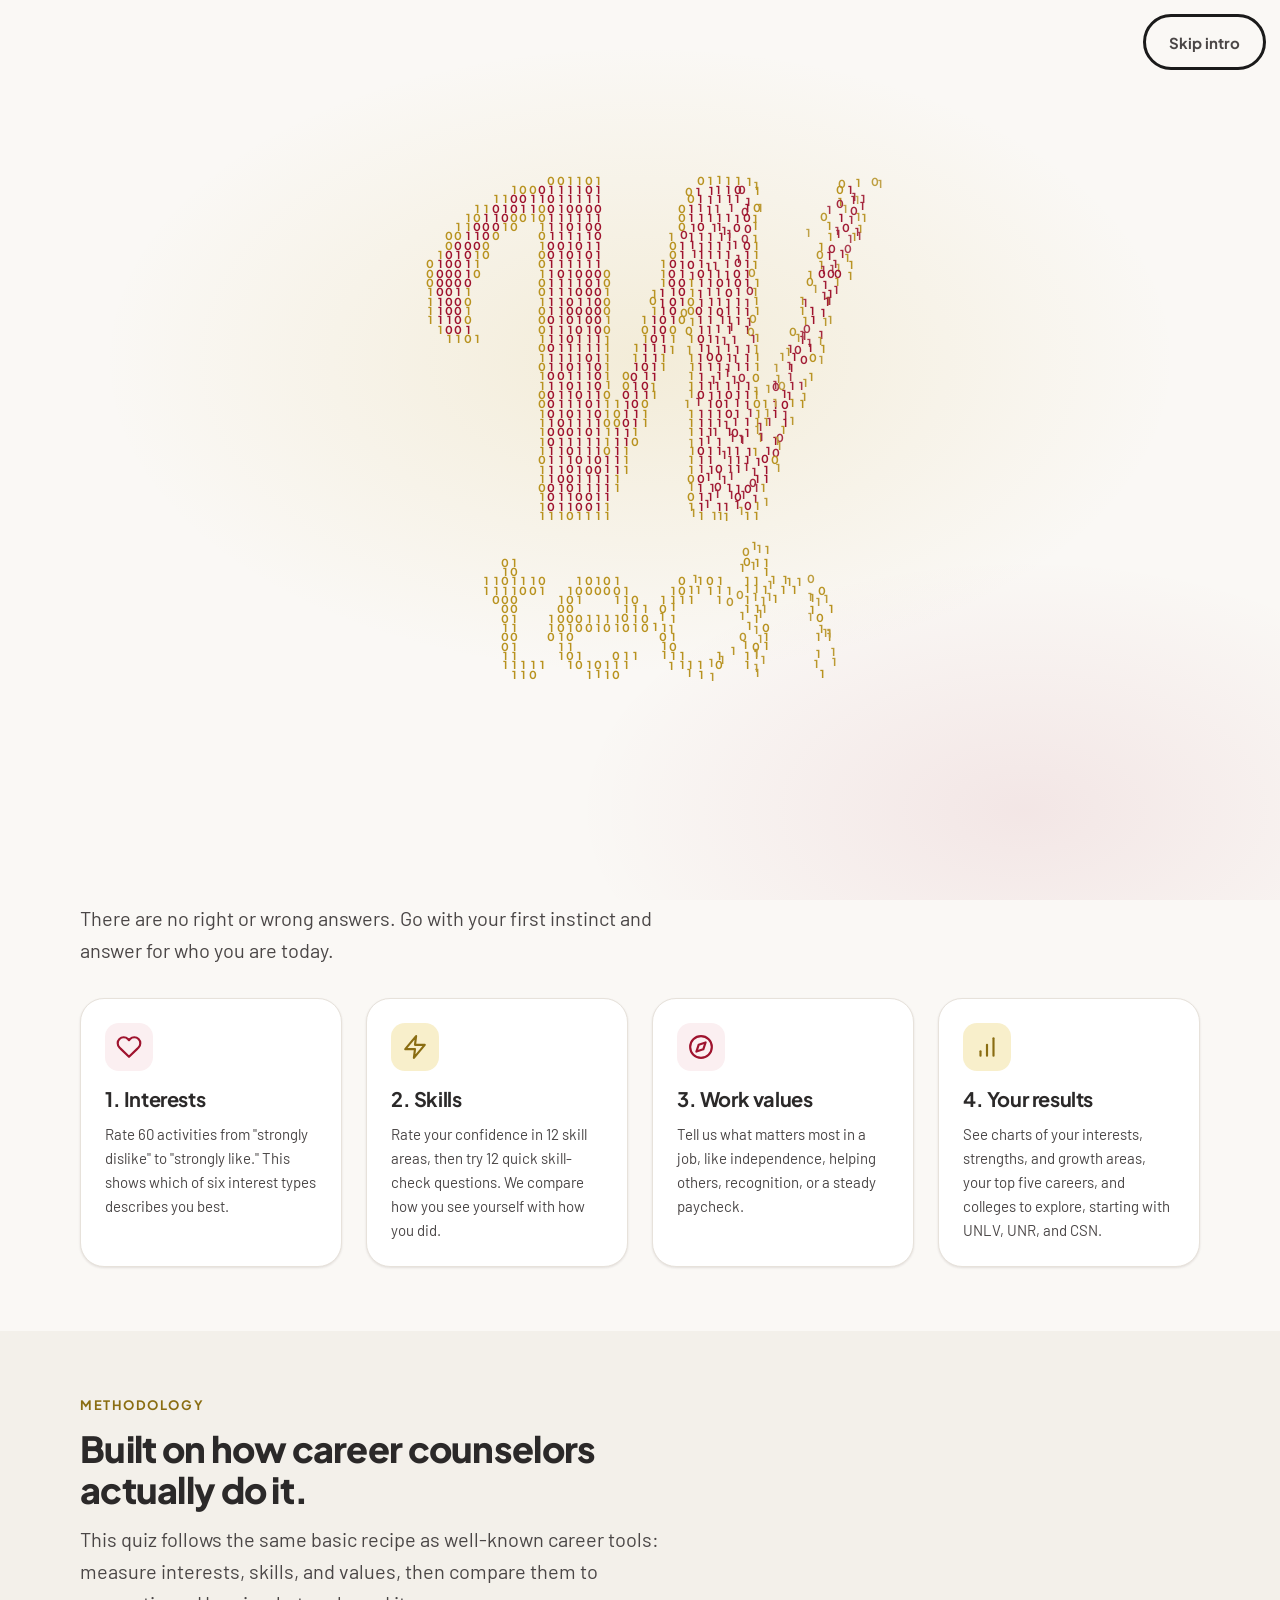
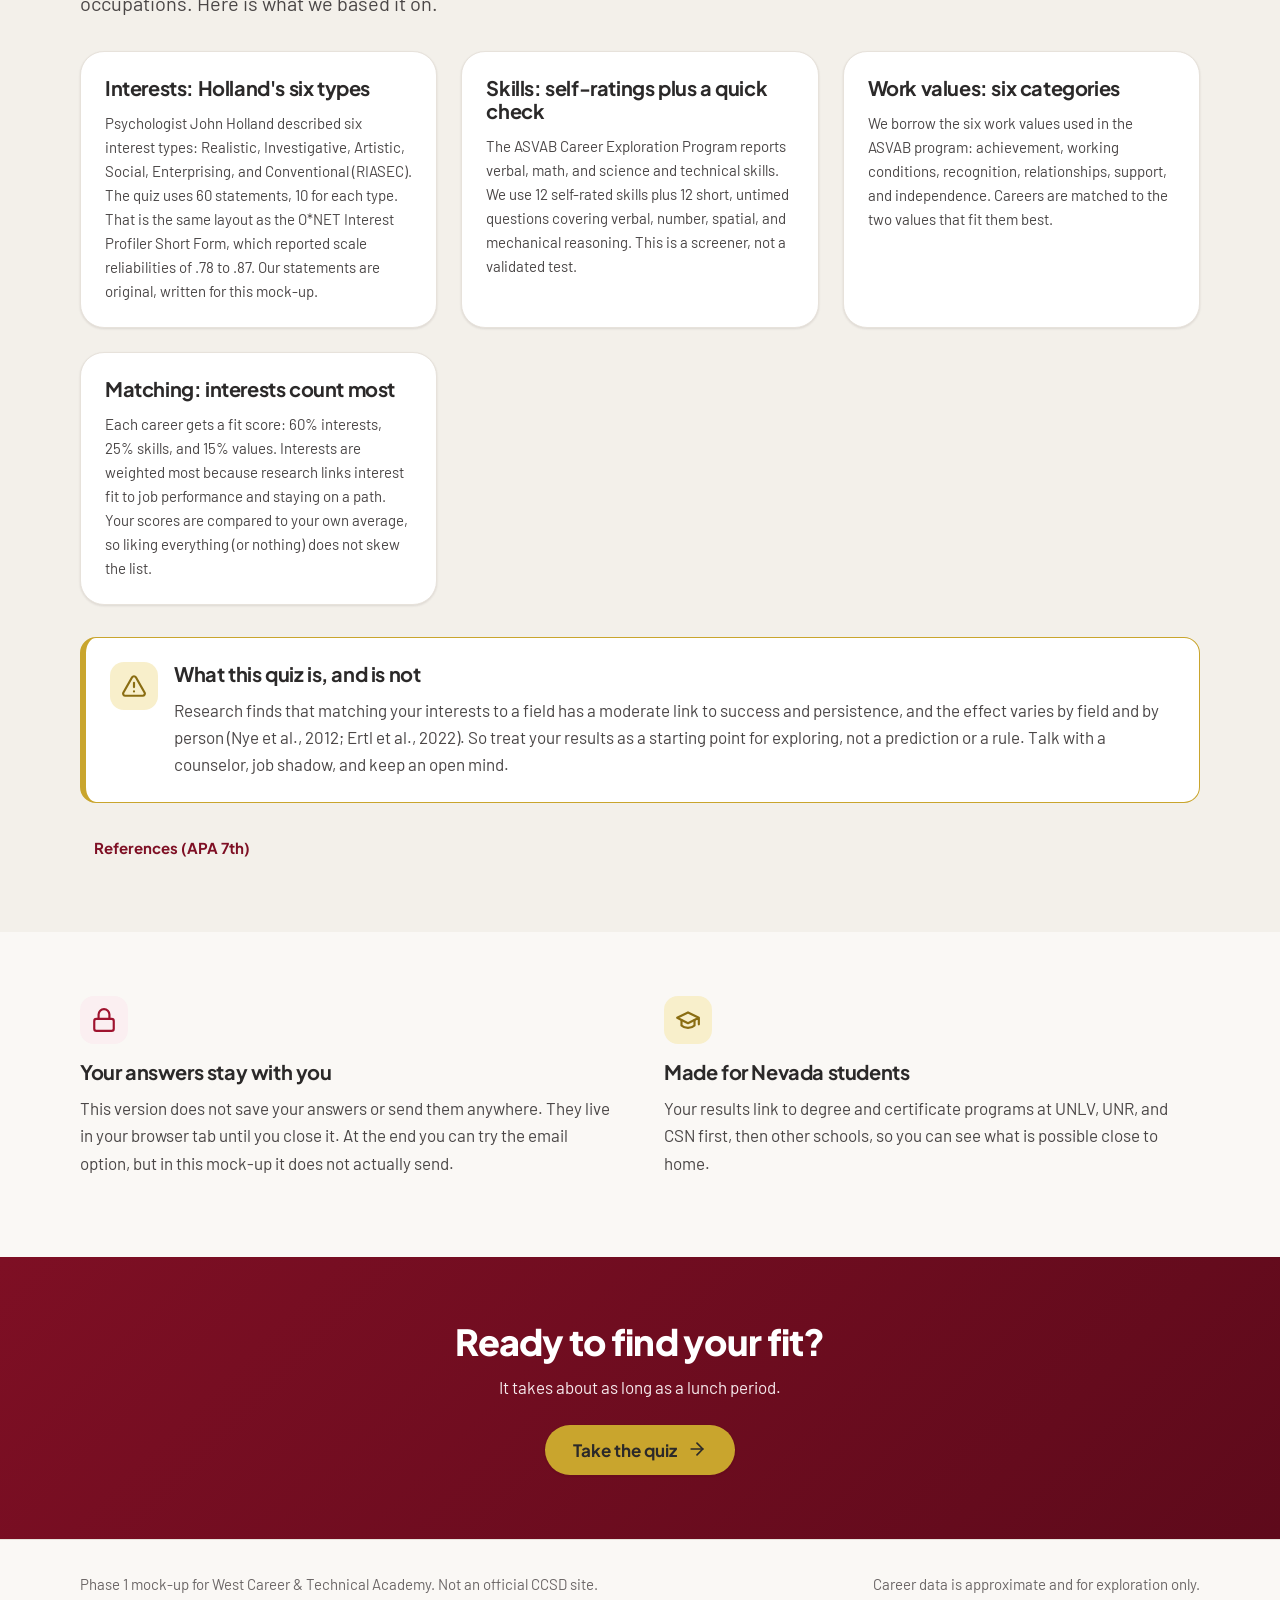
==== index.html @ 0264cda6 "Add files via upload" ====
<!doctype html>
<html lang="en">
<head>
  <meta charset="utf-8">
  <meta name="viewport" content="width=device-width, initial-scale=1">
  <title>Career Explorer | West CTA</title>
  <meta name="description" content="A free, 12 to 15 minute career interest quiz for high school students. Discover your interests, strengths, and top career paths, with Nevada college programs to explore.">
  <meta name="theme-color" content="#9f132e">
  <link rel="icon" href="data:image/svg+xml,%3Csvg xmlns='http://www.w3.org/2000/svg' viewBox='0 0 32 32'%3E%3Crect width='32' height='32' rx='8' fill='%239f132e'/%3E%3Cpath d='M6 9l4 14 6-10 6 10 4-14' fill='none' stroke='%23c9a52d' stroke-width='3' stroke-linejoin='round' stroke-linecap='round'/%3E%3C/svg%3E">
  <link rel="preconnect" href="https://fonts.googleapis.com">
  <link rel="preconnect" href="https://fonts.gstatic.com" crossorigin>
  <link rel="stylesheet" href="https://fonts.googleapis.com/css2?family=Barlow:wght@400;500;600;700&family=Plus+Jakarta+Sans:wght@600;700;800&display=swap">
  <link rel="stylesheet" href="assets/css/tokens.css">
  <link rel="stylesheet" href="assets/css/styles.css">
  <link rel="stylesheet" href="assets/css/home.css">
  <link rel="stylesheet" href="assets/css/results.css">
  <noscript><style>#splash{display:none!important}</style></noscript>
</head>
<body>
  <a class="skip-link" href="#main">Skip to main content</a>

  <div id="splash" class="splash" role="dialog" aria-label="West CTA Career Explorer is loading">
    <button class="btn btn-ghost btn-sm splash-skip" type="button" data-skip>Skip intro</button>
    <div class="splash-stage">
      <canvas aria-hidden="true"></canvas>
      <p class="splash-title">Career Explorer</p>
    </div>
  </div>

  <header class="site-header">
    <div class="container">
      <a class="brand" href="index.html" aria-label="West CTA Career Explorer home">
        <span class="brand-mark" data-logo></span>
        <span class="brand-text"><strong>Career Explorer</strong><span>West Career &amp; Technical Academy</span></span>
      </a>
      <nav class="nav" aria-label="Primary">
        <a href="#how">How it works</a>
        <a href="#methodology">Methodology</a>
        <a class="btn btn-sm" href="quiz.html">Take the quiz <span data-icon="arrow" data-icon-class="arrow"></span></a>
      </nav>
    </div>
  </header>

  <main id="main">
    <!-- Hero -->
    <section class="hero">
      <div class="container hero-grid">
        <div class="hero-copy">
          <p class="eyebrow">Career interest quiz for grades 9-12</p>
          <h1>Find the careers that fit <span class="hl">who you are.</span></h1>
          <p class="lead">Answer questions about what you enjoy, what you are good at, and what matters to you at work. See a map of your interests and strengths, your top five career paths, and Nevada college programs to explore next.</p>
          <div class="hero-actions">
            <a class="btn" href="quiz.html">Start the quiz <span data-icon="arrow" data-icon-class="arrow"></span></a>
            <a class="btn btn-secondary" href="#methodology">See how it works</a>
          </div>
          <ul class="hero-facts" role="list">
            <li><span data-icon="clock"></span>About 12 to 15 minutes</li>
            <li><span data-icon="lock"></span>Nothing is saved or sent</li>
          </ul>
        </div>
        <div class="hero-visual" aria-hidden="false">
          <div class="sample-card">
            <p class="sample-label">Sample result</p>
            <div id="sample-radar"></div>
            <p class="sample-note">Your own map appears when you finish the quiz.</p>
          </div>
        </div>
      </div>
    </section>

    <!-- Quick facts -->
    <section class="strip" aria-label="Quiz at a glance">
      <div class="container strip-grid">
        <div><strong>90</strong><span>questions in 4 parts</span></div>
        <div><strong>6</strong><span>interest areas mapped</span></div>
        <div><strong>5</strong><span>career paths matched</span></div>
        <div><strong>0</strong><span>answers stored</span></div>
      </div>
    </section>

    <!-- How it works -->
    <section id="how">
      <div class="container">
        <div class="section-head">
          <p class="eyebrow">How it works</p>
          <h2>Four short parts, one clear picture.</h2>
          <p class="lead">There are no right or wrong answers. Go with your first instinct and answer for who you are today.</p>
        </div>
        <div class="steps">
          <article class="card hoverable">
            <div class="icon-chip" data-icon="heart"></div>
            <h3>1. Interests</h3>
            <p>Rate 60 activities from "strongly dislike" to "strongly like." This shows which of six interest types describes you best.</p>
          </article>
          <article class="card hoverable">
            <div class="icon-chip gold" data-icon="zap"></div>
            <h3>2. Skills</h3>
            <p>Rate your confidence in 12 skill areas, then try 12 quick skill-check questions. We compare how you see yourself with how you did.</p>
          </article>
          <article class="card hoverable">
            <div class="icon-chip" data-icon="compass"></div>
            <h3>3. Work values</h3>
            <p>Tell us what matters most in a job, like independence, helping others, recognition, or a steady paycheck.</p>
          </article>
          <article class="card hoverable">
            <div class="icon-chip gold" data-icon="chart"></div>
            <h3>4. Your results</h3>
            <p>See charts of your interests, strengths, and growth areas, your top five careers, and colleges to explore, starting with UNLV, UNR, and CSN.</p>
          </article>
        </div>
      </div>
    </section>

    <!-- Methodology -->
    <section id="methodology" class="method">
      <div class="container">
        <div class="section-head">
          <p class="eyebrow">Methodology</p>
          <h2>Built on how career counselors actually do it.</h2>
          <p class="lead">This quiz follows the same basic recipe as well-known career tools: measure interests, skills, and values, then compare them to occupations. Here is what we based it on.</p>
        </div>

        <div class="method-grid">
          <article class="card">
            <h3>Interests: Holland's six types</h3>
            <p>Psychologist John Holland described six interest types: Realistic, Investigative, Artistic, Social, Enterprising, and Conventional (RIASEC). The quiz uses 60 statements, 10 for each type. That is the same layout as the O*NET Interest Profiler Short Form, which reported scale reliabilities of .78 to .87. Our statements are original, written for this mock-up.</p>
          </article>
          <article class="card">
            <h3>Skills: self-ratings plus a quick check</h3>
            <p>The ASVAB Career Exploration Program reports verbal, math, and science and technical skills. We use 12 self-rated skills plus 12 short, untimed questions covering verbal, number, spatial, and mechanical reasoning. This is a screener, not a validated test.</p>
          </article>
          <article class="card">
            <h3>Work values: six categories</h3>
            <p>We borrow the six work values used in the ASVAB program: achievement, working conditions, recognition, relationships, support, and independence. Careers are matched to the two values that fit them best.</p>
          </article>
          <article class="card">
            <h3>Matching: interests count most</h3>
            <p>Each career gets a fit score: 60% interests, 25% skills, and 15% values. Interests are weighted most because research links interest fit to job performance and staying on a path. Your scores are compared to your own average, so liking everything (or nothing) does not skew the list.</p>
          </article>
        </div>

        <div class="callout" role="note">
          <div class="icon-chip gold" data-icon="alert"></div>
          <div>
            <h3>What this quiz is, and is not</h3>
            <p>Research finds that matching your interests to a field has a moderate link to success and persistence, and the effect varies by field and by person (Nye et al., 2012; Ertl et al., 2022). So treat your results as a starting point for exploring, not a prediction or a rule. Talk with a counselor, job shadow, and keep an open mind.</p>
          </div>
        </div>

        <details class="refs">
          <summary>References (APA 7th)</summary>
          <ul>
            <li>ASVAB Career Exploration Program. (n.d.). <em>ASVAB CEP student guide</em> [PDF]. https://prod-media.asvabprogram.com/CEP_PDF_Contents/ASVABCEP_STUDENT_GUIDE.pdf</li>
            <li>Ertl, B., Hartmann, F. G., &amp; Wunderlich, A. (2022). Impact of interest congruence on study outcomes. <em>Frontiers in Psychology, 13</em>, Article 816620. https://doi.org/10.3389/fpsyg.2022.816620</li>
            <li>Holland, J. L. (1997). <em>Making vocational choices: A theory of vocational personalities and work environments</em> (3rd ed.). Psychological Assessment Resources.</li>
            <li>Nye, C. D., Su, R., Rounds, J., &amp; Drasgow, F. (2012). Vocational interests and performance: A quantitative summary of over 60 years of research. <em>Perspectives on Psychological Science, 7</em>(4), 384-403. https://doi.org/10.1177/1745691612449021</li>
            <li>O*NET Center. (n.d.). <em>Interest Profiler Short Form psychometric characteristics</em> [PDF]. https://www.onetcenter.org/dl_files/IPSF_Psychometric.pdf</li>
          </ul>
        </details>
      </div>
    </section>

    <!-- Privacy + CTA -->
    <section class="privacy">
      <div class="container privacy-grid">
        <div>
          <div class="icon-chip" data-icon="lock"></div>
          <h3>Your answers stay with you</h3>
          <p>This version does not save your answers or send them anywhere. They live in your browser tab until you close it. At the end you can try the email option, but in this mock-up it does not actually send.</p>
        </div>
        <div>
          <div class="icon-chip gold" data-icon="cap"></div>
          <h3>Made for Nevada students</h3>
          <p>Your results link to degree and certificate programs at UNLV, UNR, and CSN first, then other schools, so you can see what is possible close to home.</p>
        </div>
      </div>
    </section>

    <section class="cta-band">
      <div class="container">
        <h2>Ready to find your fit?</h2>
        <p>It takes about as long as a lunch period.</p>
        <a class="btn btn-gold" href="quiz.html">Take the quiz <span data-icon="arrow" data-icon-class="arrow"></span></a>
      </div>
    </section>
  </main>

  <footer class="footer">
    <div class="container">
      <span>Phase 1 mock-up for West Career &amp; Technical Academy. Not an official CCSD site.</span>
      <span>Career data is approximate and for exploration only.</span>
    </div>
  </footer>

  <script src="assets/js/logo-grid.js"></script>
  <script src="assets/js/mark.js"></script>
  <script src="assets/js/questions.js"></script>
  <script src="assets/js/charts.js"></script>
  <script>
    (function () {
      var el = document.getElementById("sample-radar");
      if (el && window.WCTA_CHARTS) {
        WCTA_CHARTS.radar(el, { R: 12, I: 31, A: 20, S: 17, E: 11, C: 26 }, WCTA_QUIZ.TYPES, ["I", "C", "A"]);
      }
    })();
  </script>
  <script src="assets/js/splash.js"></script>
</body>
</html>
---- assets/css/tokens.css ----
/* Design tokens. Palette sampled from wctawranglers.com:
   crimson rgb(159,19,46), gold rgb(201,165,45), charcoal #2b2929, light neutral #f3f3f3. */
:root {
  /* Brand */
  --crimson-50:  #fbeff1;
  --crimson-100: #f4d5db;
  --crimson-500: #b8203d;
  --crimson-600: #9f132e;   /* primary */
  --crimson-700: #7e0f24;   /* hover */
  --crimson-800: #5e0a1b;   /* deep surfaces */
  --gold-100: #f8efcb;
  --gold-400: #e2ba32;
  --gold-500: #c9a52d;      /* accent */
  --gold-700: #8a6d12;      /* gold for text on light (5.1:1 on white) */

  /* Neutrals */
  --ink:     #2b2929;
  --ink-2:   #4a4646;
  --muted:   #6b6666;
  --line:    #e7e2db;
  --bg:      #faf8f5;
  --surface: #ffffff;
  --sunken:  #f3f0ea;

  /* Semantic */
  --primary: var(--crimson-600);
  --primary-hover: var(--crimson-700);
  --on-primary: #ffffff;
  --accent: var(--gold-500);
  --on-accent: var(--ink);
  --focus: #1a1a1a;
  --success: #1f7a4d;
  --danger: #b3261e;

  /* Type */
  --font-display: "Plus Jakarta Sans", "Barlow", system-ui, -apple-system, "Segoe UI", sans-serif;
  --font-body: "Barlow", system-ui, -apple-system, "Segoe UI", sans-serif;
  --fs-xs: 0.8125rem;
  --fs-sm: 0.9375rem;
  --fs-md: 1.0625rem;
  --fs-lg: 1.25rem;
  --fs-xl: 1.625rem;
  --fs-2xl: 2.25rem;
  --fs-3xl: clamp(2.5rem, 5.5vw, 4rem);

  /* Space (4/8 scale) */
  --s1: 4px; --s2: 8px; --s3: 12px; --s4: 16px; --s5: 24px; --s6: 32px; --s7: 48px; --s8: 64px; --s9: 96px;

  /* Shape + depth */
  --r-sm: 10px; --r-md: 16px; --r-lg: 24px; --r-pill: 999px;
  --shadow-sm: 0 1px 2px rgba(43,41,41,.06), 0 1px 3px rgba(43,41,41,.06);
  --shadow-md: 0 6px 18px rgba(43,41,41,.08), 0 2px 6px rgba(43,41,41,.05);
  --shadow-lg: 0 18px 44px rgba(94,10,27,.16), 0 4px 12px rgba(43,41,41,.06);

  /* Motion */
  --ease-out: cubic-bezier(.22,.8,.3,1);
  --t-fast: 150ms;
  --t-med: 240ms;

  --max: 1120px;
}
---- assets/css/styles.css ----
/* WCTA Career Explorer — shared styles */
*, *::before, *::after { box-sizing: border-box; }
html { scroll-behavior: smooth; -webkit-text-size-adjust: 100%; }
body {
  margin: 0; background: var(--bg); color: var(--ink);
  font-family: var(--font-body); font-size: var(--fs-md); line-height: 1.6;
  -webkit-font-smoothing: antialiased; min-height: 100dvh;
}
h1, h2, h3, h4 { font-family: var(--font-display); line-height: 1.15; margin: 0 0 var(--s3); letter-spacing: -0.02em; color: var(--ink); }
h1 { font-size: var(--fs-3xl); font-weight: 800; }
h2 { font-size: var(--fs-2xl); font-weight: 800; }
h3 { font-size: var(--fs-lg); font-weight: 700; }
p { margin: 0 0 var(--s4); }
a { color: var(--crimson-600); text-underline-offset: 3px; }
a:hover { color: var(--crimson-800); }
img, svg { max-width: 100%; }
.container { width: min(100% - 32px, var(--max)); margin-inline: auto; }
.narrow { width: min(100% - 32px, 760px); margin-inline: auto; }
.eyebrow { font-family: var(--font-display); font-size: var(--fs-xs); font-weight: 700; letter-spacing: .12em; text-transform: uppercase; color: var(--gold-700); margin-bottom: var(--s3); }
.lead { font-size: var(--fs-lg); color: var(--ink-2); max-width: 60ch; }
.muted { color: var(--muted); }
.sr-only { position: absolute; width: 1px; height: 1px; overflow: hidden; clip: rect(0 0 0 0); white-space: nowrap; }

:focus-visible { outline: 3px solid var(--focus); outline-offset: 3px; border-radius: 6px; }
.skip-link { position: absolute; left: 12px; top: -60px; background: var(--ink); color: #fff; padding: 10px 16px; border-radius: var(--r-sm); z-index: 1000; transition: top var(--t-fast); }
.skip-link:focus { top: 12px; }

/* Buttons: every variant has hover, active and focus states */
.btn {
  --btn-bg: var(--primary); --btn-fg: var(--on-primary); --btn-bd: transparent;
  display: inline-flex; align-items: center; justify-content: center; gap: 10px;
  min-height: 48px; padding: 12px 26px; border-radius: var(--r-pill);
  border: 2px solid var(--btn-bd); background: var(--btn-bg); color: var(--btn-fg);
  font: 700 var(--fs-md)/1 var(--font-display); text-decoration: none; cursor: pointer;
  box-shadow: var(--shadow-sm); touch-action: manipulation;
  transition: transform var(--t-med) var(--ease-out), box-shadow var(--t-med) var(--ease-out), background-color var(--t-fast), color var(--t-fast), border-color var(--t-fast);
}
.btn svg { width: 20px; height: 20px; flex: none; transition: transform var(--t-med) var(--ease-out); }
.btn:hover { transform: translateY(-3px); box-shadow: var(--shadow-lg); --btn-bg: var(--crimson-700); color: var(--btn-fg); }
.btn:hover svg.arrow { transform: translateX(4px); }
.btn:active { transform: translateY(0) scale(.98); box-shadow: var(--shadow-sm); }
.btn[disabled], .btn[aria-disabled="true"] { opacity: .45; cursor: not-allowed; transform: none; box-shadow: none; }
.btn-secondary { --btn-bg: var(--surface); --btn-fg: var(--crimson-600); --btn-bd: var(--crimson-600); box-shadow: none; }
.btn-secondary:hover { --btn-bg: var(--crimson-50); --btn-fg: var(--crimson-800); --btn-bd: var(--crimson-800); }
.btn-gold { --btn-bg: var(--gold-500); --btn-fg: var(--ink); }
.btn-gold:hover { --btn-bg: var(--gold-400); --btn-fg: var(--ink); }
.btn-ghost { --btn-bg: transparent; --btn-fg: var(--ink-2); box-shadow: none; }
.btn-ghost:hover { --btn-bg: var(--sunken); --btn-fg: var(--ink); box-shadow: none; transform: none; }
.btn-sm { min-height: 44px; padding: 10px 18px; font-size: var(--fs-sm); }

/* Header */
.site-header { position: sticky; top: 0; z-index: 50; background: rgba(250,248,245,.88); backdrop-filter: blur(12px); border-bottom: 1px solid var(--line); }
.site-header .container { display: flex; align-items: center; justify-content: space-between; gap: var(--s4); min-height: 72px; }
.brand { display: flex; align-items: center; gap: var(--s3); text-decoration: none; color: var(--ink); }
.brand-mark { width: 44px; height: 44px; flex: none; }
.brand-text { display: flex; flex-direction: column; line-height: 1.1; }
.brand-text strong { font-family: var(--font-display); font-size: var(--fs-md); font-weight: 800; letter-spacing: -.01em; }
.brand-text span { font-size: var(--fs-xs); color: var(--muted); font-weight: 500; }
.nav { display: flex; align-items: center; gap: var(--s2); }
.nav a:not(.btn) { padding: 10px 14px; border-radius: var(--r-pill); color: var(--ink-2); text-decoration: none; font-weight: 600; font-size: var(--fs-sm); min-height: 44px; display: inline-flex; align-items: center; transition: background-color var(--t-fast), color var(--t-fast); }
.nav a:not(.btn):hover { background: var(--crimson-50); color: var(--crimson-700); }
@media (max-width: 720px) { .nav a:not(.btn) { display: none; } .brand-text span { display: none; } }

/* Cards */
.card { background: var(--surface); border: 1px solid var(--line); border-radius: var(--r-lg); padding: var(--s5); box-shadow: var(--shadow-sm); }
a.card, .card.hoverable { transition: transform var(--t-med) var(--ease-out), box-shadow var(--t-med) var(--ease-out), border-color var(--t-fast); text-decoration: none; color: inherit; }
a.card:hover, .card.hoverable:hover { transform: translateY(-4px); box-shadow: var(--shadow-md); border-color: var(--crimson-100); }

section { padding-block: var(--s8); }
.section-head { max-width: 62ch; margin-bottom: var(--s6); }

.icon-chip { width: 48px; height: 48px; border-radius: 14px; display: grid; place-items: center; background: var(--crimson-50); color: var(--crimson-600); margin-bottom: var(--s4); }
.icon-chip svg { width: 26px; height: 26px; }
.icon-chip.gold { background: var(--gold-100); color: var(--gold-700); }

.footer { border-top: 1px solid var(--line); padding-block: var(--s6); color: var(--muted); font-size: var(--fs-sm); }
.footer .container { display: flex; flex-wrap: wrap; gap: var(--s4); justify-content: space-between; }

@media (prefers-reduced-motion: reduce) {
  *, *::before, *::after { animation-duration: .001ms !important; animation-iteration-count: 1 !important; transition-duration: .001ms !important; scroll-behavior: auto !important; }
  .btn:hover, a.card:hover, .card.hoverable:hover { transform: none; }
}
---- assets/css/home.css ----
/* Landing page + splash */
html.splash-running body { overflow: hidden; }

.splash { position: fixed; inset: 0; z-index: 2000; background: var(--bg); display: grid; place-items: center; transition: opacity 600ms var(--ease-out), visibility 600ms; }
.splash::before { content: ""; position: absolute; inset: 0; background: radial-gradient(60% 50% at 50% 40%, rgba(201,165,45,.14), transparent 70%), radial-gradient(50% 40% at 80% 90%, rgba(159,19,46,.08), transparent 70%); pointer-events: none; }
.splash.out { opacity: 0; visibility: hidden; }
.splash-stage { position: relative; display: flex; flex-direction: column; align-items: center; gap: var(--s4); }
.splash-title { margin: 0; font: 800 clamp(1.25rem, 3.4vw, 1.75rem)/1 var(--font-display); letter-spacing: .22em; text-transform: uppercase; color: var(--crimson-700); opacity: 0; transform: translateY(8px); transition: opacity 500ms var(--ease-out), transform 500ms var(--ease-out); }
.splash-title.on { opacity: 1; transform: none; }
.splash-skip { position: absolute; top: 20px; right: 20px; z-index: 2; }

/* Hero */
.hero { position: relative; overflow: hidden; padding-block: var(--s8) var(--s8); background:
  radial-gradient(700px 400px at 90% -10%, rgba(201,165,45,.22), transparent 70%),
  radial-gradient(600px 420px at -5% 105%, rgba(159,19,46,.12), transparent 70%), var(--bg); }
.hero-grid { display: grid; grid-template-columns: 1.15fr .85fr; gap: var(--s7); align-items: center; }
.hero h1 .hl { color: var(--crimson-600); background: linear-gradient(transparent 68%, rgba(201,165,45,.45) 68%); padding-inline: 2px; }
.hero-actions { display: flex; flex-wrap: wrap; gap: var(--s3); margin-block: var(--s5); }
.hero-facts { list-style: none; padding: 0; margin: 0; display: flex; flex-wrap: wrap; gap: var(--s5); color: var(--ink-2); font-weight: 600; font-size: var(--fs-sm); }
.hero-facts li { display: inline-flex; align-items: center; gap: 8px; }
.hero-facts svg { width: 20px; height: 20px; color: var(--crimson-600); }
.sample-card { background: var(--surface); border: 1px solid var(--line); border-radius: var(--r-lg); box-shadow: var(--shadow-lg); padding: var(--s5); transform: rotate(1.2deg); transition: transform var(--t-med) var(--ease-out); }
.sample-card:hover { transform: rotate(0deg) translateY(-4px); }
.sample-label { display: inline-block; margin: 0 0 var(--s2); padding: 4px 12px; border-radius: var(--r-pill); background: var(--gold-100); color: #5c4800; font: 700 var(--fs-xs)/1.4 var(--font-display); letter-spacing: .08em; text-transform: uppercase; }
.sample-note { margin: 0; text-align: center; color: var(--muted); font-size: var(--fs-sm); }
@media (max-width: 880px) { .hero-grid { grid-template-columns: 1fr; } .sample-card { transform: none; max-width: 460px; margin-inline: auto; } }

/* Strip */
.strip { padding-block: 0; background: var(--crimson-700); color: #fff; }
.strip-grid { display: grid; grid-template-columns: repeat(4, 1fr); }
.strip-grid > div { padding: var(--s5) var(--s4); text-align: center; border-left: 1px solid rgba(255,255,255,.14); }
.strip-grid > div:first-child { border-left: 0; }
.strip-grid strong { display: block; font: 800 var(--fs-2xl)/1.1 var(--font-display); color: var(--gold-400); }
.strip-grid span { font-size: var(--fs-sm); color: #f6e9ec; }
@media (max-width: 720px) { .strip-grid { grid-template-columns: repeat(2, 1fr); } .strip-grid > div:nth-child(3) { border-left: 0; } .strip-grid > div:nth-child(n+3) { border-top: 1px solid rgba(255,255,255,.14); } }

/* Steps */
.steps { display: grid; grid-template-columns: repeat(auto-fit, minmax(230px, 1fr)); gap: var(--s5); }
.steps .card p { margin: 0; color: var(--ink-2); font-size: var(--fs-sm); }

/* Methodology */
.method { background: var(--sunken); }
.method-grid { display: grid; grid-template-columns: repeat(auto-fit, minmax(300px, 1fr)); gap: var(--s5); }
.method-grid .card p { margin: 0; color: var(--ink-2); font-size: var(--fs-sm); }
.callout { display: flex; gap: var(--s4); align-items: flex-start; margin-top: var(--s6); background: var(--surface); border: 1px solid var(--gold-500); border-left-width: 6px; border-radius: var(--r-md); padding: var(--s5); }
.callout .icon-chip { margin: 0; flex: none; }
.callout p { margin: 0; color: var(--ink-2); }
.refs { margin-top: var(--s5); }
.refs summary { cursor: pointer; font: 700 var(--fs-sm)/1.4 var(--font-display); color: var(--crimson-700); padding: 10px 14px; border-radius: var(--r-pill); display: inline-block; transition: background-color var(--t-fast); }
.refs summary:hover { background: var(--crimson-50); }
.refs ul { margin: var(--s3) 0 0; padding-left: var(--s5); color: var(--ink-2); font-size: var(--fs-sm); word-break: break-word; }
.refs li { margin-bottom: var(--s3); padding-left: var(--s2); text-indent: 0; }

/* Privacy */
.privacy-grid { display: grid; grid-template-columns: repeat(auto-fit, minmax(280px, 1fr)); gap: var(--s7); }
.privacy-grid p { color: var(--ink-2); }

/* CTA band */
.cta-band { background: linear-gradient(135deg, var(--crimson-700), var(--crimson-800)); color: #fff; text-align: center; padding-block: var(--s8); }
.cta-band h2 { color: #fff; }
.cta-band p { color: #f6e9ec; margin-bottom: var(--s5); }
---- assets/css/results.css ----
/* Charts (shared with the landing-page sample) + results page */
.chart.radar { width: 100%; height: auto; max-width: 560px; display: block; margin-inline: auto; overflow: visible; }
.chart .ring { fill: none; stroke: var(--line); stroke-width: 1.2; }
.chart .ring:nth-of-type(4) { stroke: #d6cfc4; }
.chart .axis { stroke: var(--line); stroke-width: 1.2; }
.chart .shape { fill: rgba(159,19,46,.2); stroke: var(--crimson-600); stroke-width: 3; stroke-linejoin: round; transform-origin: 280px 225px; animation: radar-in 800ms var(--ease-out) both; }
.chart .dot { fill: var(--crimson-600); stroke: #fff; stroke-width: 2; }
.chart .dot.top { fill: var(--gold-500); stroke: var(--crimson-700); stroke-width: 2.5; }
.chart .lbl { font: 600 17px var(--font-body); fill: var(--ink-2); }
.chart .lbl.top { font-weight: 800; fill: var(--crimson-700); }
.chart .lbl .num { font-size: 14px; font-weight: 500; fill: var(--muted); }
@keyframes radar-in { from { transform: scale(.05); opacity: 0; } to { transform: scale(1); opacity: 1; } }

/* Bars */
.bars { list-style: none; margin: 0; padding: 0; display: grid; gap: var(--s4); }
.bar-row { display: grid; gap: 6px; }
.bar-head { display: flex; align-items: center; justify-content: space-between; gap: var(--s2); }
.bar-name { font: 700 var(--fs-sm)/1.3 var(--font-display); color: var(--ink); display: inline-flex; align-items: center; gap: 10px; }
.rank { display: inline-grid; place-items: center; width: 28px; height: 28px; border-radius: 50%; background: var(--crimson-600); color: #fff; font: 800 var(--fs-sm)/1 var(--font-display); }
.track { height: 14px; border-radius: var(--r-pill); background: var(--sunken); overflow: hidden; }
.track.thin { height: 8px; margin-top: -2px; }
.fill { display: block; height: 100%; width: var(--w, 0); border-radius: inherit; animation: fill-in 900ms var(--ease-out) both; }
.fill.self, .fill.val { background: var(--crimson-600); }
.fill.apt { background: var(--gold-500); }
.fill.muted { background: #cdbfb3; }
@keyframes fill-in { from { width: 0; } to { width: var(--w, 0); } }
.tag { display: inline-flex; align-items: center; gap: 5px; padding: 3px 10px; border-radius: var(--r-pill); font: 700 var(--fs-xs)/1.4 var(--font-display); }
.tag svg { width: 14px; height: 14px; }
.tag.strong { background: var(--gold-100); color: #5c4800; }
.tag.grow { background: var(--crimson-50); color: var(--crimson-800); }
.legend { display: flex; flex-wrap: wrap; gap: var(--s4); margin-top: var(--s4); font-size: var(--fs-sm); color: var(--ink-2); }
.legend .sw { display: inline-block; width: 14px; height: 14px; border-radius: 4px; margin-right: 8px; vertical-align: -2px; }
.legend .sw.self { background: var(--crimson-600); } .legend .sw.apt { background: var(--gold-500); }
.bar-note { margin: 0; font-size: var(--fs-sm); color: var(--muted); }

/* Page layout */
.r-hero { padding-block: var(--s7) var(--s6); background: radial-gradient(700px 380px at 95% -10%, rgba(201,165,45,.22), transparent 70%), var(--bg); }
.r-hero h1 { font-size: clamp(2rem, 4.5vw, 3rem); max-width: 22ch; }
.code-chips { list-style: none; padding: 0; margin: var(--s5) 0 var(--s4); display: grid; grid-template-columns: repeat(auto-fit, minmax(210px, 1fr)); gap: var(--s3); }
.chip { background: var(--surface); border: 1px solid var(--line); border-radius: var(--r-md); padding: var(--s4); display: grid; grid-template-columns: auto 1fr; gap: 2px 12px; align-items: center; box-shadow: var(--shadow-sm); transition: transform var(--t-med) var(--ease-out), box-shadow var(--t-med); }
.chip:hover { transform: translateY(-3px); box-shadow: var(--shadow-md); }
.chip b { grid-row: 1 / 3; display: grid; place-items: center; width: 44px; height: 44px; border-radius: 12px; background: var(--crimson-600); color: #fff; font: 800 var(--fs-lg)/1 var(--font-display); }
.chip:nth-child(2) b { background: var(--gold-500); color: var(--ink); }
.chip:nth-child(3) b { background: var(--ink); }
.chip span { font: 800 var(--fs-md)/1.2 var(--font-display); }
.chip em { font-style: normal; font-size: var(--fs-sm); color: var(--muted); }
.r-actions { display: flex; flex-wrap: wrap; gap: var(--s3); }
section.alt { background: var(--sunken); }
.two-col { display: grid; grid-template-columns: 1.1fr .9fr; gap: var(--s6); align-items: start; }
@media (max-width: 880px) { .two-col { grid-template-columns: 1fr; } }
.chart-card { padding: var(--s4); }
.narrow-card { max-width: 760px; }

.type-list { list-style: none; margin: 0 0 var(--s4); padding: 0; display: grid; gap: var(--s3); }
.type-row { background: var(--surface); border: 1px solid var(--line); border-radius: var(--r-md); padding: var(--s3) var(--s4); transition: transform var(--t-fast), border-color var(--t-fast); }
.type-row:hover { transform: translateX(3px); border-color: var(--crimson-100); }
.type-row.top { border-color: var(--gold-500); }
.type-head { display: flex; align-items: center; gap: 10px; font: 800 var(--fs-md)/1.2 var(--font-display); }
.type-head b { display: inline-grid; place-items: center; width: 28px; height: 28px; border-radius: 8px; background: var(--sunken); color: var(--crimson-700); font-size: var(--fs-sm); }
.type-row.top .type-head b { background: var(--gold-500); color: var(--ink); }
.pill { margin-left: auto; font-style: normal; font: 700 var(--fs-xs)/1 var(--font-display); background: var(--gold-100); color: #5c4800; padding: 5px 10px; border-radius: var(--r-pill); }
.type-row p { margin: 4px 0 8px; font-size: var(--fs-sm); color: var(--muted); }
.table-alt summary { cursor: pointer; font: 700 var(--fs-sm)/1.4 var(--font-display); color: var(--crimson-700); padding: 8px 12px; border-radius: var(--r-pill); display: inline-block; }
.table-alt summary:hover { background: var(--crimson-50); }
.table-alt table { border-collapse: collapse; margin-top: var(--s3); width: 100%; font-size: var(--fs-sm); }
.table-alt th, .table-alt td { text-align: left; padding: 8px 12px; border-bottom: 1px solid var(--line); }

.insights { list-style: none; margin: 0; padding: 0; display: grid; gap: var(--s3); }
.insights li { display: flex; gap: 12px; align-items: flex-start; padding: 12px 14px; border-radius: 14px; background: var(--sunken); }
.insights li svg { flex: none; width: 22px; height: 22px; margin-top: 2px; color: var(--crimson-600); }
.insights li.strong svg, .insights li.hidden svg { color: var(--gold-700); }
.insights p { margin: 0; font-size: var(--fs-sm); color: var(--ink-2); }
.fineprint { font-size: var(--fs-sm); color: var(--muted); margin-top: var(--s4); }

/* Career cards */
.career-list { list-style: none; margin: 0; padding: 0; display: grid; gap: var(--s5); counter-reset: none; }
.career-card { transition: transform var(--t-med) var(--ease-out), box-shadow var(--t-med), border-color var(--t-fast); }
.career-card:hover { transform: translateY(-4px); box-shadow: var(--shadow-md); border-color: var(--crimson-100); }
.career-top { display: grid; grid-template-columns: auto 1fr auto; gap: var(--s4); align-items: center; }
.career-top .rank { width: 44px; height: 44px; font-size: var(--fs-lg); }
.career-title h3 { margin: 0; font-size: var(--fs-xl); }
.cluster { margin: 2px 0 0; font-size: var(--fs-sm); color: var(--muted); font-weight: 600; }
.fit { text-align: center; min-width: 76px; padding: 8px 12px; border-radius: 16px; background: var(--crimson-600); color: #fff; }
.fit strong { display: block; font: 800 var(--fs-xl)/1 var(--font-display); }
.fit small { font-size: .6em; }
.fit span { font-size: var(--fs-xs); letter-spacing: .1em; text-transform: uppercase; opacity: .9; }
.career-card:nth-child(1) .fit { background: var(--gold-500); color: var(--ink); }
.career-sum { margin: var(--s4) 0 var(--s3); color: var(--ink-2); }
.why { display: flex; gap: 10px; align-items: flex-start; margin: 0 0 var(--s4); padding: 10px 14px; border-radius: 12px; background: var(--crimson-50); color: var(--crimson-800); font-size: var(--fs-sm); font-weight: 600; }
.why svg { flex: none; width: 18px; height: 18px; margin-top: 2px; }
.parts { list-style: none; margin: 0 0 var(--s4); padding: 0; display: grid; gap: 8px; }
.parts li { display: grid; grid-template-columns: 78px 1fr 44px; gap: 10px; align-items: center; font-size: var(--fs-sm); color: var(--ink-2); }
.parts b { text-align: right; font-family: var(--font-display); }
.facts { display: grid; grid-template-columns: repeat(auto-fit, minmax(220px, 1fr)); gap: var(--s3) var(--s5); margin: 0 0 var(--s4); }
.facts dt { font: 700 var(--fs-xs)/1.3 var(--font-display); letter-spacing: .08em; text-transform: uppercase; color: var(--muted); }
.facts dd { margin: 2px 0 0; font-weight: 600; }
.links-h { margin: 0 0 var(--s2); font-size: var(--fs-sm); text-transform: uppercase; letter-spacing: .08em; color: var(--muted); }
.links { list-style: none; margin: 0; padding: 0; display: flex; flex-wrap: wrap; gap: 8px; }
.link-pill { display: inline-flex; align-items: center; gap: 8px; min-height: 44px; padding: 8px 14px; border-radius: var(--r-pill); border: 2px solid var(--line); background: var(--surface); color: var(--ink); text-decoration: none; font-size: var(--fs-sm); font-weight: 600; transition: transform var(--t-fast) var(--ease-out), border-color var(--t-fast), background-color var(--t-fast), box-shadow var(--t-fast); }
.link-pill svg { width: 16px; height: 16px; color: var(--muted); transition: transform var(--t-fast); }
.link-pill:hover { border-color: var(--crimson-600); background: var(--crimson-50); color: var(--crimson-800); transform: translateY(-2px); box-shadow: var(--shadow-sm); }
.link-pill:hover svg { transform: translate(2px, -2px); color: var(--crimson-700); }
.inst { display: inline-block; padding: 3px 9px; border-radius: 8px; font: 800 var(--fs-xs)/1.3 var(--font-display); letter-spacing: .04em; background: var(--ink); color: #fff; }
.inst-unlv { background: #b3112b; } .inst-unr { background: #1f3a68; } .inst-csn { background: #0b6b57; }
.inst-nsu, .inst-tmcc { background: #5b5656; }

/* Colleges */
.college-grid { display: grid; grid-template-columns: repeat(auto-fit, minmax(290px, 1fr)); gap: var(--s5); }
.college { transition: transform var(--t-med) var(--ease-out), box-shadow var(--t-med); }
.college:hover { transform: translateY(-3px); box-shadow: var(--shadow-md); }
.college.priority { border-top: 5px solid var(--gold-500); }
.college-head { margin-bottom: var(--s3); } .college-head h3 { margin: 8px 0 0; font-size: var(--fs-lg); } .college-head p { margin: 0; font-size: var(--fs-sm); }
.college ul { list-style: none; margin: 0; padding: 0; display: grid; gap: var(--s3); }
.college li a { font-weight: 700; display: inline-block; padding: 2px 0; }
.college .for { display: block; font-size: var(--fs-xs); color: var(--muted); }
.explore-more { list-style: none; padding: 0; margin: var(--s5) 0 0; display: flex; flex-wrap: wrap; gap: var(--s3); }
.explore-more svg { width: 16px; height: 16px; }

/* Email */
.email-card { max-width: 720px; margin-inline: auto; }
.warn { display: flex; gap: 12px; align-items: flex-start; margin: var(--s4) 0; padding: 14px 16px; border-radius: var(--r-md); background: #fff4d6; border: 2px solid var(--gold-500); color: #4d3b00; }
.warn svg { flex: none; width: 24px; height: 24px; margin-top: 2px; color: #8a6d12; }
.warn p { margin: 0; }
.email-card label { display: block; font: 700 var(--fs-sm)/1.4 var(--font-display); margin-bottom: 6px; }
.email-row { display: flex; flex-wrap: wrap; gap: var(--s3); }
.email-row input { flex: 1 1 260px; min-height: 48px; padding: 10px 16px; border: 2px solid #b9b0a5; border-radius: var(--r-pill); font: 500 var(--fs-md)/1.2 var(--font-body); color: var(--ink); background: #fff; transition: border-color var(--t-fast), box-shadow var(--t-fast); }
.email-row input:hover { border-color: var(--crimson-500); }
.email-row input:focus-visible { outline: 3px solid var(--focus); outline-offset: 2px; border-color: var(--crimson-600); }
.email-row input[aria-invalid="true"] { border-color: var(--danger); }
.email-msg { min-height: 1.6em; margin: var(--s3) 0 0; font-weight: 600; font-size: var(--fs-sm); }
.email-msg.bad { color: var(--danger); } .email-msg.ok { color: var(--success); }

.cta-end { text-align: center; } .cta-end p { color: var(--ink-2); }
.empty { padding-block: var(--s8); max-width: 640px; }
.empty .card { text-align: center; }
.empty .icon-chip { margin-inline: auto; }

@media print {
  .no-print, .site-header, .footer { display: none !important; }
  body { background: #fff; }
  section { padding-block: 16px; break-inside: avoid-page; }
  .card, .career-card { box-shadow: none; break-inside: avoid; }
  .fill, .chart .shape { animation: none !important; }
  a[href^="http"]::after { content: " (" attr(href) ")"; font-size: 10px; color: #555; word-break: break-all; }
}
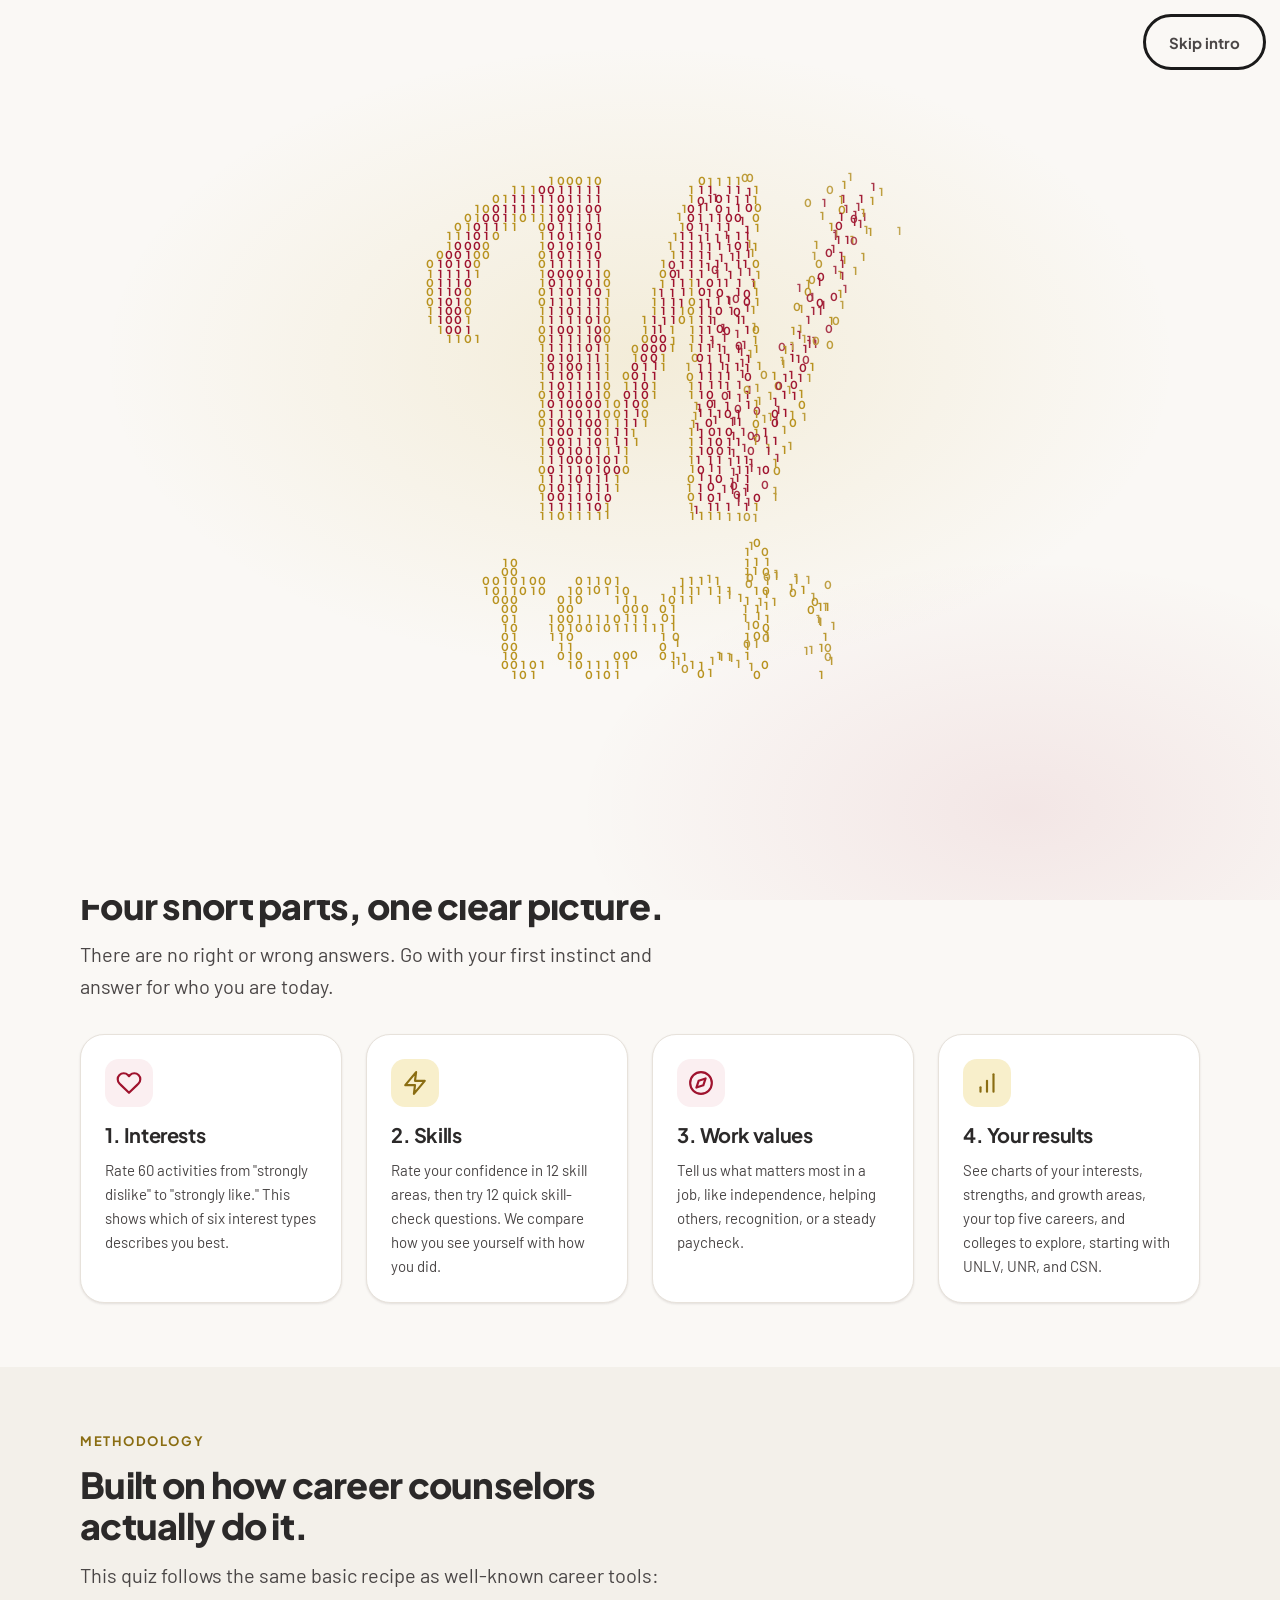
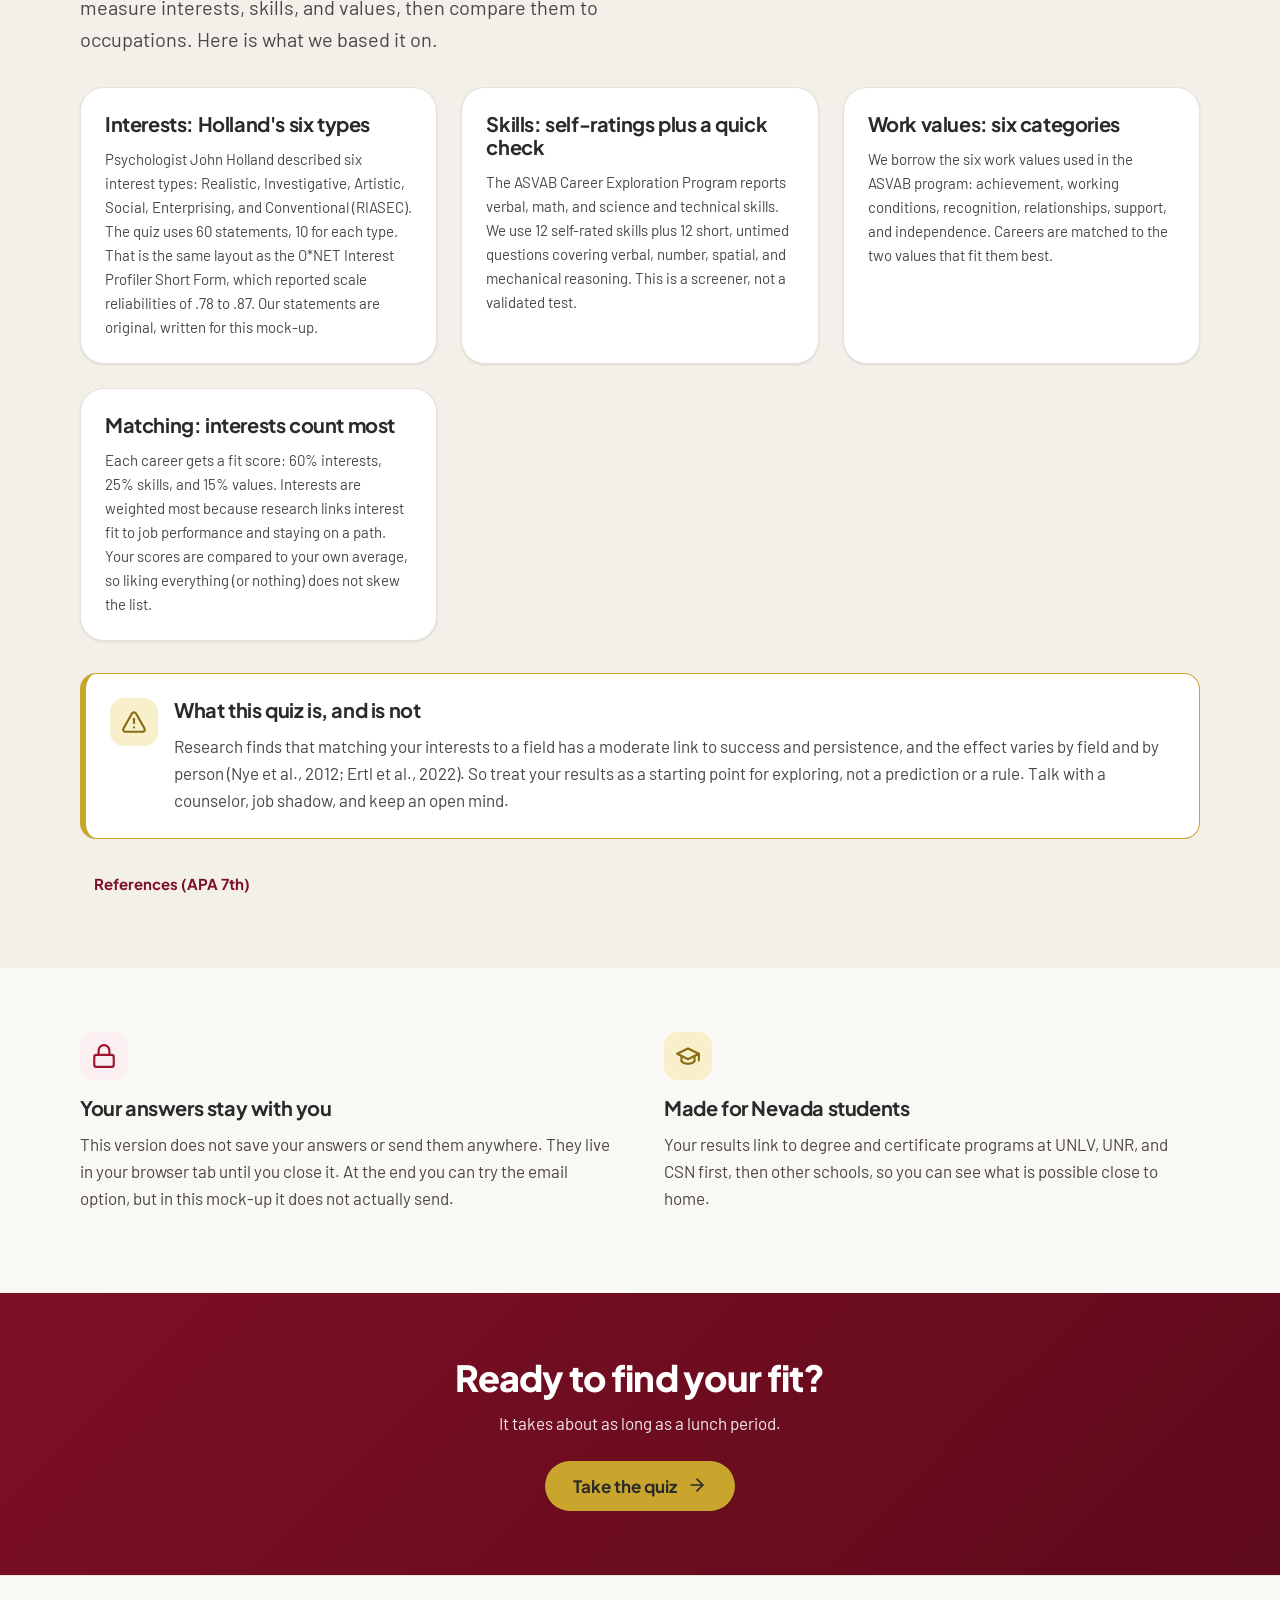
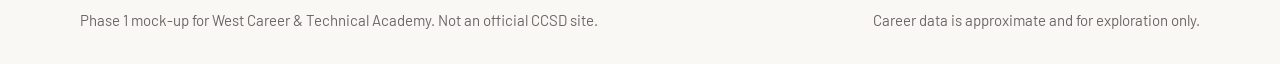
==== commit 94c3ecae: "Add files via upload" ====
--- a/index.html
+++ b/index.html
@@ -51,6 +51,7 @@
           <p class="lead">Answer questions about what you enjoy, what you are good at, and what matters to you at work. See a map of your interests and strengths, your top five career paths, and Nevada college programs to explore next.</p>
           <div class="hero-actions">
             <a class="btn" href="quiz.html">Start the quiz <span data-icon="arrow" data-icon-class="arrow"></span></a>
+            <a class="btn btn-ghost" href="results.html?demo=1">View sample results</a>
             <a class="btn btn-secondary" href="#methodology">See how it works</a>
           </div>
           <ul class="hero-facts" role="list">
--- a/assets/css/results.css
+++ b/assets/css/results.css
@@ -143,3 +143,6 @@
   .fill, .chart .shape { animation: none !important; }
   a[href^="http"]::after { content: " (" attr(href) ")"; font-size: 10px; color: #555; word-break: break-all; }
 }
+
+.demo-banner { background: var(--gold-100); border-bottom: 2px solid var(--gold-500); color: #4d3b00; padding-block: 12px; font-size: var(--fs-sm); }
+.demo-banner a { color: var(--crimson-800); font-weight: 700; margin-left: 6px; }
